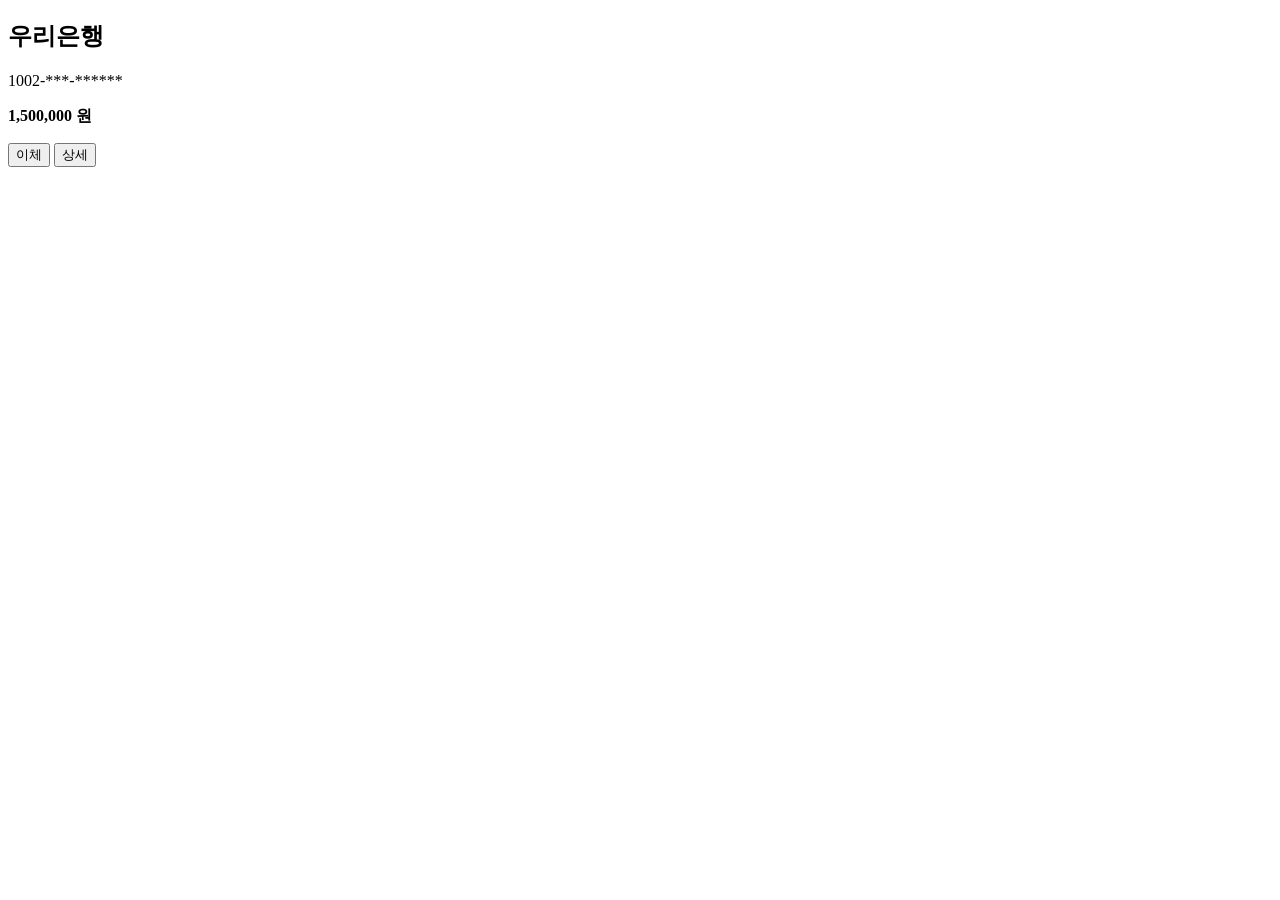
==== 01_html/02_html기초.html @ c5641726 "first fix" ====
<!DOCTYPE html>
<html lang="en">
<head>
    <meta charset="UTF-8">
    <meta name="viewport" content="width=device-width, initial-scale=1.0">
    <title>Document</title>
</head>
<body>
    <article>
    <header>
        <h2>우리은행</h2>
    </header>

    <section>
        <p>1002-***-******</p>
        <p><strong>1,500,000 원</strong></p>
    </section>

    <footer>
        <button type="button">이체</button>
        <button type="button">상세</button>
    </footer>
    </article>
</body>
</html>
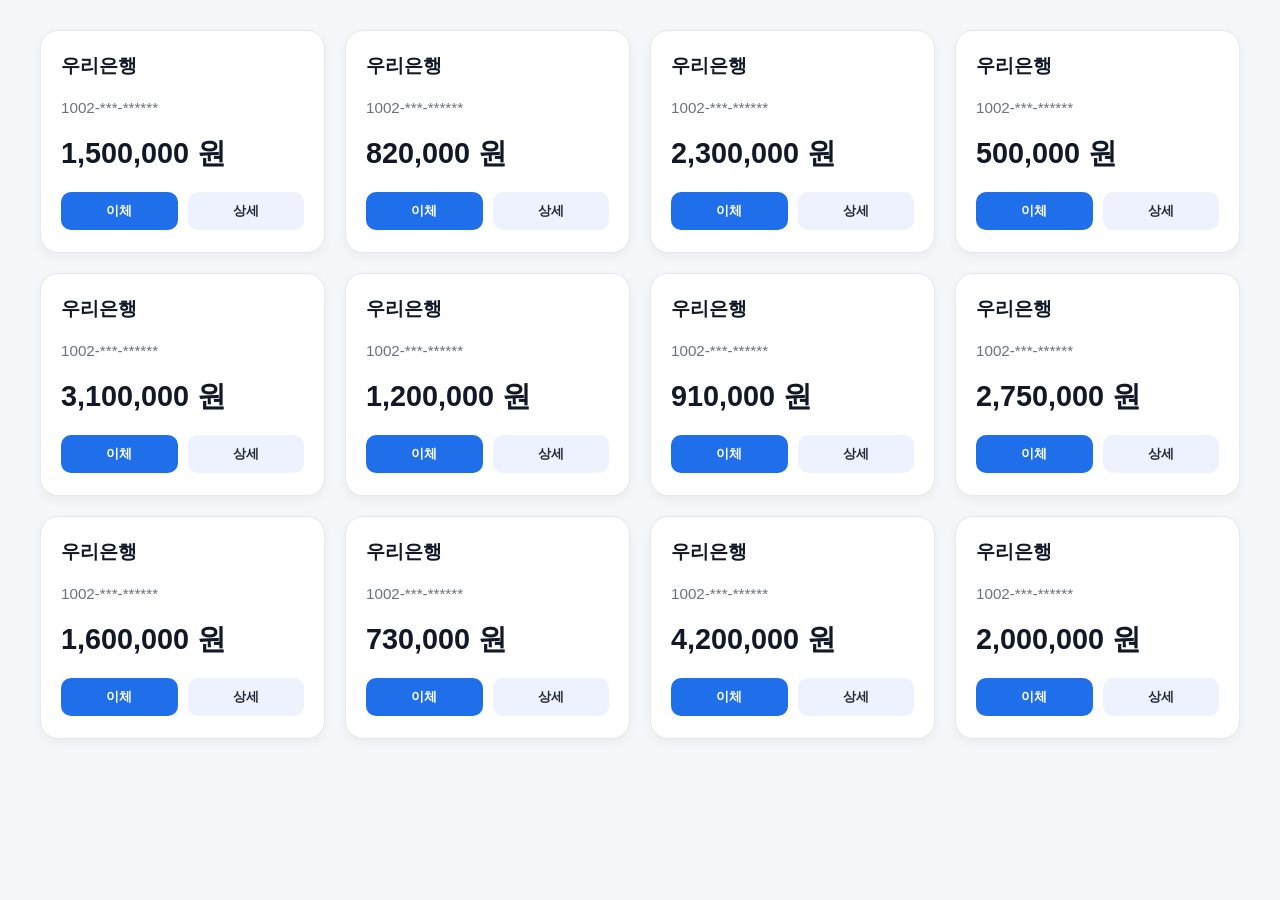
==== commit eb9b9172: "08_31 fixed" ====
--- a/01_html/02_html기초.html
+++ b/01_html/02_html기초.html
@@ -1,25 +1,234 @@
 <!DOCTYPE html>
-<html lang="en">
+<html lang="ko">
 <head>
-    <meta charset="UTF-8">
-    <meta name="viewport" content="width=device-width, initial-scale=1.0">
-    <title>Document</title>
+  <meta charset="UTF-8" />
+  <meta name="viewport" content="width=device-width, initial-scale=1.0" />
+  <title>계좌 목록</title>
+  <style>
+    * { box-sizing: border-box; }
+
+    body {
+      margin: 0;
+      background: #f5f7fb;
+      font-family: "Malgun Gothic", sans-serif;
+      display: flex;
+      justify-content: center;
+      align-items: flex-start;
+      min-height: 100vh;
+      padding: 30px;
+    }
+
+    .account-wrap {
+      width: 1200px;
+      display: grid;
+      grid-template-columns: repeat(4, minmax(220px, 1fr));
+      gap: 20px;
+    }
+
+    .account-card {
+      background: #fff;
+      border: 1px solid #e5e7eb;
+      border-radius: 18px;
+      padding: 22px 20px;
+      box-shadow: 0 4px 12px rgba(0, 0, 0, 0.05);
+    }
+
+    .account-header {
+      display: flex;
+      justify-content: space-between;
+      align-items: center;
+      margin-bottom: 20px;
+    }
+
+    .bank-name {
+      font-size: 1.2rem;
+      font-weight: 700;
+      color: #111827;
+    }
+
+    .account-number {
+      color: #6b7280;
+      font-size: 0.95rem;
+      margin-bottom: 18px;
+    }
+
+    .money {
+      font-size: 1.8rem;
+      font-weight: 700;
+      color: #111827;
+      margin-bottom: 18px;
+    }
+
+    .account-footer {
+      display: flex;
+      gap: 10px;
+    }
+
+    button {
+      flex: 1;
+      border: none;
+      border-radius: 10px;
+      padding: 10px 12px;
+      font-weight: 600;
+      cursor: pointer;
+    }
+
+    .btn-transfer {
+      background: #1f6feb;
+      color: white;
+    }
+
+    .btn-detail {
+      background: #eef2ff;
+      color: #1f2937;
+    }
+  </style>
 </head>
 <body>
-    <article>
-    <header>
-        <h2>우리은행</h2>
-    </header>
-
-    <section>
-        <p>1002-***-******</p>
-        <p><strong>1,500,000 원</strong></p>
-    </section>
-
-    <footer>
-        <button type="button">이체</button>
-        <button type="button">상세</button>
-    </footer>
-    </article>
+  <div class="account-wrap">
+    <article class="account-card">
+      <div class="account-header">
+        <div class="bank-name">우리은행</div>
+      </div>
+      <div class="account-number">1002-***-******</div>
+      <div class="money">1,500,000 원</div>
+      <div class="account-footer">
+        <button class="btn-transfer" type="button">이체</button>
+        <button class="btn-detail" type="button">상세</button>
+      </div>
+    </article>
+
+    <article class="account-card">
+      <div class="account-header">
+        <div class="bank-name">우리은행</div>
+      </div>
+      <div class="account-number">1002-***-******</div>
+      <div class="money">820,000 원</div>
+      <div class="account-footer">
+        <button class="btn-transfer" type="button">이체</button>
+        <button class="btn-detail" type="button">상세</button>
+      </div>
+    </article>
+
+    <article class="account-card">
+      <div class="account-header">
+        <div class="bank-name">우리은행</div>
+      </div>
+      <div class="account-number">1002-***-******</div>
+      <div class="money">2,300,000 원</div>
+      <div class="account-footer">
+        <button class="btn-transfer" type="button">이체</button>
+        <button class="btn-detail" type="button">상세</button>
+      </div>
+    </article>
+
+    <article class="account-card">
+      <div class="account-header">
+        <div class="bank-name">우리은행</div>
+      </div>
+      <div class="account-number">1002-***-******</div>
+      <div class="money">500,000 원</div>
+      <div class="account-footer">
+        <button class="btn-transfer" type="button">이체</button>
+        <button class="btn-detail" type="button">상세</button>
+      </div>
+    </article>
+
+    <article class="account-card">
+      <div class="account-header">
+        <div class="bank-name">우리은행</div>
+      </div>
+      <div class="account-number">1002-***-******</div>
+      <div class="money">3,100,000 원</div>
+      <div class="account-footer">
+        <button class="btn-transfer" type="button">이체</button>
+        <button class="btn-detail" type="button">상세</button>
+      </div>
+    </article>
+
+    <article class="account-card">
+      <div class="account-header">
+        <div class="bank-name">우리은행</div>
+      </div>
+      <div class="account-number">1002-***-******</div>
+      <div class="money">1,200,000 원</div>
+      <div class="account-footer">
+        <button class="btn-transfer" type="button">이체</button>
+        <button class="btn-detail" type="button">상세</button>
+      </div>
+    </article>
+
+    <article class="account-card">
+      <div class="account-header">
+        <div class="bank-name">우리은행</div>
+      </div>
+      <div class="account-number">1002-***-******</div>
+      <div class="money">910,000 원</div>
+      <div class="account-footer">
+        <button class="btn-transfer" type="button">이체</button>
+        <button class="btn-detail" type="button">상세</button>
+      </div>
+    </article>
+
+    <article class="account-card">
+      <div class="account-header">
+        <div class="bank-name">우리은행</div>
+      </div>
+      <div class="account-number">1002-***-******</div>
+      <div class="money">2,750,000 원</div>
+      <div class="account-footer">
+        <button class="btn-transfer" type="button">이체</button>
+        <button class="btn-detail" type="button">상세</button>
+      </div>
+    </article>
+
+    <article class="account-card">
+      <div class="account-header">
+        <div class="bank-name">우리은행</div>
+      </div>
+      <div class="account-number">1002-***-******</div>
+      <div class="money">1,600,000 원</div>
+      <div class="account-footer">
+        <button class="btn-transfer" type="button">이체</button>
+        <button class="btn-detail" type="button">상세</button>
+      </div>
+    </article>
+
+    <article class="account-card">
+      <div class="account-header">
+        <div class="bank-name">우리은행</div>
+      </div>
+      <div class="account-number">1002-***-******</div>
+      <div class="money">730,000 원</div>
+      <div class="account-footer">
+        <button class="btn-transfer" type="button">이체</button>
+        <button class="btn-detail" type="button">상세</button>
+      </div>
+    </article>
+
+    <article class="account-card">
+      <div class="account-header">
+        <div class="bank-name">우리은행</div>
+      </div>
+      <div class="account-number">1002-***-******</div>
+      <div class="money">4,200,000 원</div>
+      <div class="account-footer">
+        <button class="btn-transfer" type="button">이체</button>
+        <button class="btn-detail" type="button">상세</button>
+      </div>
+    </article>
+
+    <article class="account-card">
+      <div class="account-header">
+        <div class="bank-name">우리은행</div>
+      </div>
+      <div class="account-number">1002-***-******</div>
+      <div class="money">2,000,000 원</div>
+      <div class="account-footer">
+        <button class="btn-transfer" type="button">이체</button>
+        <button class="btn-detail" type="button">상세</button>
+      </div>
+    </article>
+  </div>
 </body>
 </html>
